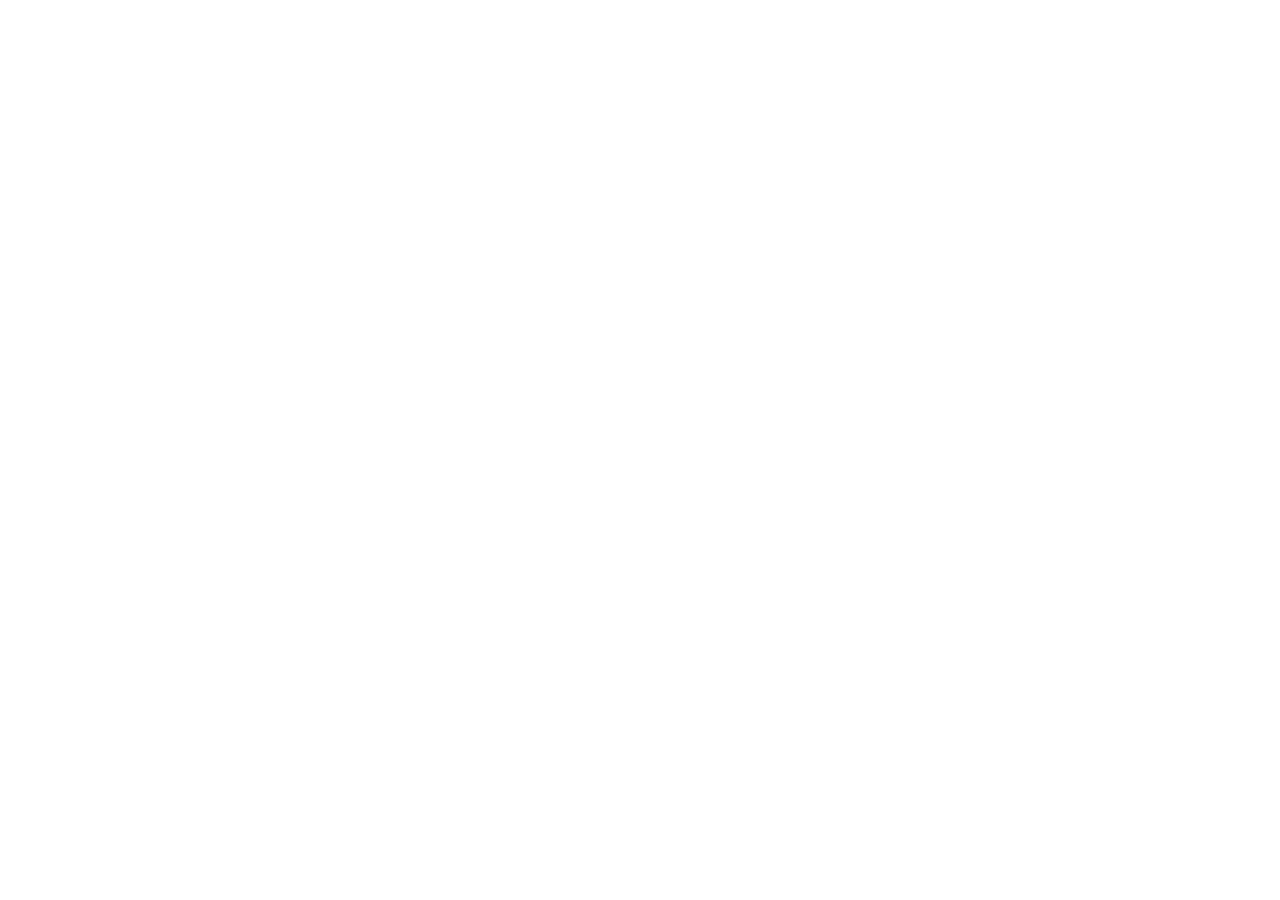
==== index.html @ 616965c0 "Adding initial folder structure and main files" ====
<!DOCTYPE html>
<html lang="en">
<head>
  <meta charset="UTF-8">
  <meta name="viewport" content="width=device-width, initial-scale=1.0">
  <meta name="theme-color" content="#75c4cb">
  <title>Home | Aotearoa Support Near Me</title>
  <link rel="stylesheet" href="assets/css/styles.css">
</head>
<body>
  
</body>
</html>
---- assets/css/styles.css ----
:root {
  --teal: #74c6ce;
  --teal-dark: #2c7e86;
  --teal-soft: #e2f2f4;
  --coral: #ef6c63;
  --coral-dark: #bd4f48;
  --coral-soft: #fff1ef;
  --green-soft: #eef2df;
  --blue-soft: #e3ebf5;
  --pink-soft: #fbeceb;
  --gold-soft: #fff5d7;
  --ink: #24333a;
  --muted: #66747b;
  --line: #dfe7e9;
  --surface: #ffffff;
  --page: #f8fbfb;
  --shadow: 0 10px 28px rgba(34, 61, 68, 0.09);
  --radius: 22px;
  --radius-small: 14px;
  --nav-height: 88px;
}
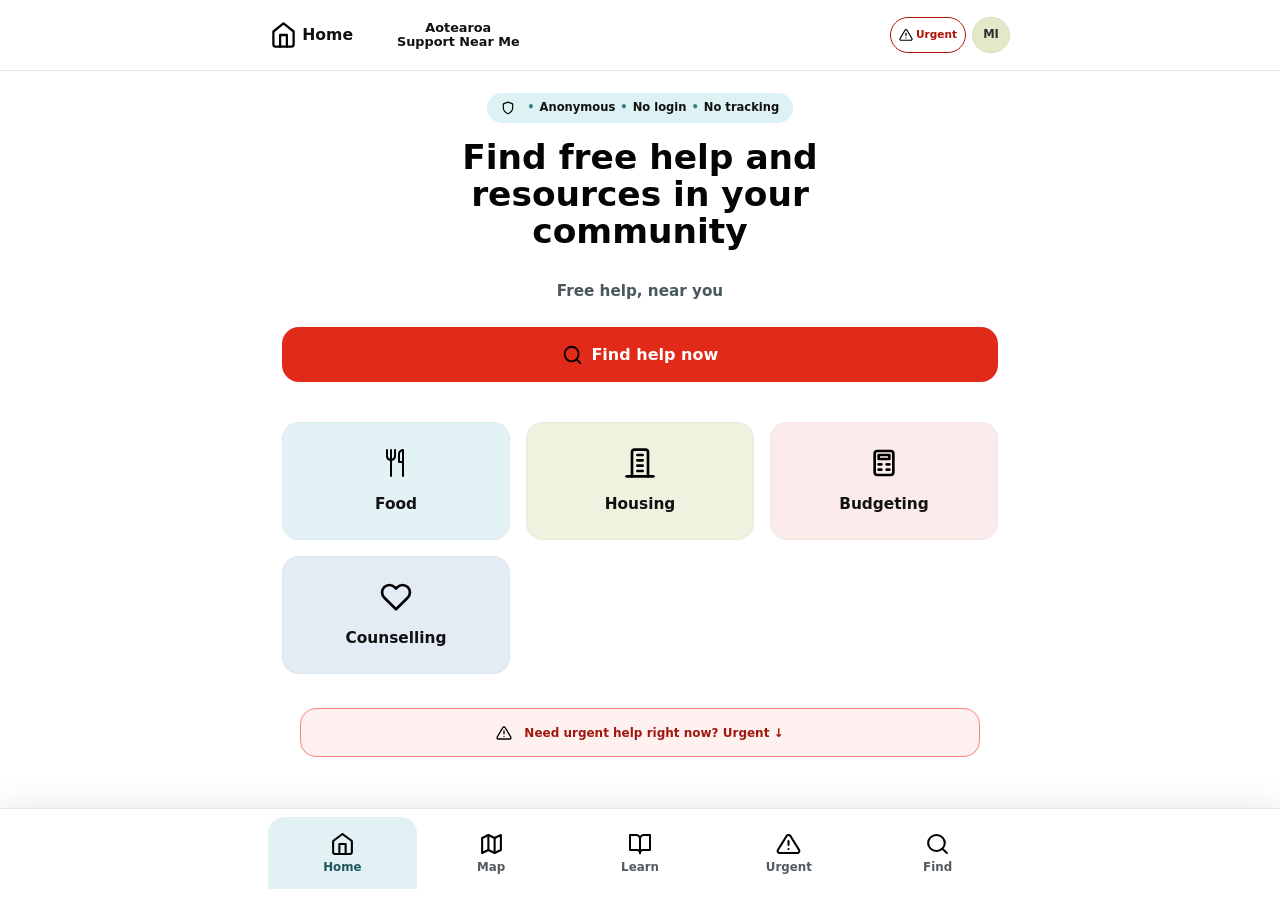
==== commit dfc29939: "Adding finalised file list and changes" ====
--- a/index.html
+++ b/index.html
@@ -4,10 +4,38 @@
   <meta charset="UTF-8">
   <meta name="viewport" content="width=device-width, initial-scale=1.0">
   <meta name="theme-color" content="#75c4cb">
-  <title>Home | Aotearoa Support Near Me</title>
+  <title>Home Aotearoa Support Near Me</title>
   <link rel="stylesheet" href="assets/css/styles.css">
 </head>
-<body>
-  
+<body data-page="home">
+  <header id="app-header"></header>
+
+  <main class="app-main home-main">
+    <div id="privacy-banner"></div>
+
+    <div class="home-message">
+      <h1 data-i18n="home.title">Find free help and resources in your community</h1>
+      <p data-i18n="home.subtitle">Free help, near you</p>
+    </div>
+
+    <div class="home-find-block">
+      <button id="find-help-button" class="primary-cta" type="button">
+        <img class="icon" src="assets/icons/search.svg" alt="Search">
+        <span data-i18n="home.findHelp">Find help now</span>
+      </button>
+    </div>
+
+    <div class="home-categories-block">
+      <div id="home-categories" class="category-grid" aria-live="polite"></div>
+    </div>
+
+    <a class="home-urgent-cta" href="urgent.html">
+      <img class="icon" src="assets/icons/alert.svg" alt="">
+      <span data-i18n="home.urgentCta">Need urgent help right now?  Urgent ↓</span>
+    </a>
+  </main>
+
+  <nav id="bottom-navigation"></nav>
+  <script type="module" src="assets/js/home.js"></script>
 </body>
 </html>
--- a/assets/css/styles.css
+++ b/assets/css/styles.css
@@ -11,7 +11,7 @@
   --pink-soft: #fbeceb;
   --gold-soft: #fff5d7;
   --ink: #24333a;
-  --muted: #66747b;
+  --muted: #4D5A5B;
   --line: #dfe7e9;
   --surface: #ffffff;
   --page: #f8fbfb;
@@ -20,3 +20,1402 @@
   --radius-small: 14px;
   --nav-height: 88px;
 }
+
+* { box-sizing: border-box; }
+
+html { scroll-behavior: smooth; }
+
+body {
+  margin: 0;
+  color: var(--ink);
+  background: var(--page);
+  font-family: Inter, ui-sans-serif, system-ui, -apple-system, BlinkMacSystemFont, "Segoe UI", sans-serif;
+  line-height: 1.5;
+}
+
+button, input, a { font: inherit; }
+
+button, a { -webkit-tap-highlight-color: transparent; }
+
+a { color: inherit; }
+
+.icon {
+  width: 1.35rem;
+  height: 1.35rem;
+  flex: 0 0 auto;
+}
+
+.icon-large { width: 2.4rem; height: 2.4rem; }
+.icon-xl { width: 3.25rem; height: 3.25rem; }
+
+#app-header {
+  position: sticky;
+  top: 0;
+  z-index: 100;
+  background: rgba(255, 255, 255, 0.96);
+  backdrop-filter: blur(12px);
+  border-bottom: 1px solid var(--line);
+}
+
+.header-inner {
+  min-height: 70px;
+  max-width: 760px;
+  margin: 0 auto;
+  padding: 8px 10px;
+  display: grid;
+  grid-template-columns: auto minmax(110px, 1fr) auto;
+  align-items: center;
+  column-gap: 7px;
+}
+
+.page-identity {
+  display: flex;
+  align-items: center;
+  gap: 5px;
+  min-width: 0;
+  font-weight: 750;
+}
+
+.page-identity .icon {
+  color: #74c6ce;
+  width: 1.7rem;
+  height: 1.7rem;
+}
+
+.page-identity span {
+  white-space: nowrap;
+  font-size: 0.98rem;
+}
+
+.brand {
+  justify-self: start;
+  margin-left: 2px;
+  text-align: left;
+  font-size: 0.82rem;
+  line-height: 1.08;
+  font-weight: 850;
+  letter-spacing: 0;
+  white-space: nowrap;
+}
+
+.header-actions {
+  display: flex;
+  align-items: center;
+  justify-content: flex-end;
+  gap: 6px;
+}
+
+.urgent-link,
+.language-button {
+  min-height: 36px;
+  border-radius: 999px;
+  display: inline-flex;
+  align-items: center;
+  justify-content: center;
+  text-decoration: none;
+  font-weight: 800;
+  cursor: pointer;
+  background: #fff;
+}
+
+.language-button:hover::after {
+  content: "Change language";
+  position: absolute;
+  top: calc(100% + 6px);
+  right: 0;
+  background: #333;
+  color: #fff;
+  padding: 6px 9px;
+  border-radius: 5px;
+  font-size: 11px;
+  white-space: nowrap;
+  z-index: 100;
+}
+
+.urgent-link {
+  gap: 4px;
+  padding: 6px 9px;
+  border: 1.5px solid #AF1108;
+  color: #AF1108;
+  font-size: 0.72rem;
+  white-space: nowrap;
+}
+
+.urgent-link .icon {
+  width: 1rem;
+  height: 1rem;
+}
+
+.language-button {
+  width: 38px;
+  min-width: 38px;
+  padding: 0;
+  border: 1.5px solid #d7dfb8;
+  background: #e4e8c9;
+  color: #27312d;
+  font-size: 0.72rem;
+}
+
+.app-main {
+  width: min(100%, 760px);
+  margin: 0 auto;
+  padding: 12px 14px calc(var(--nav-height) + 28px);
+}
+
+.privacy-banner {
+  background: #eef8f7;
+  border: 1px solid #d9eeec;
+  border-radius: 999px;
+  min-height: 38px;
+  padding: 8px 14px;
+  margin-bottom: 16px;
+  display: flex;
+  align-items: center;
+  justify-content: center;
+  gap: 14px;
+  color: #44656a;
+  font-size: 0.83rem;
+  font-weight: 700;
+}
+
+.privacy-banner span {
+  display: inline-flex;
+  align-items: center;
+  gap: 5px;
+}
+
+.privacy-banner span::before {
+  content: "•";
+  color: var(--teal-dark);
+}
+
+.privacy-banner span:first-child::before { content: ""; }
+
+.hero-card, .page-intro, .quiz-card, .urgent-primary-card, .search-panel {
+  border-radius: var(--radius);
+  background: var(--surface);
+  border: 1px solid var(--line);
+  box-shadow: var(--shadow);
+}
+
+.hero-card {
+  padding: 26px 22px;
+  background:
+    radial-gradient(circle at 88% 16%, rgba(115,196,202,.26), transparent 25%),
+    linear-gradient(140deg, #ffffff, #eefafa);
+}
+
+.hero-card h1, .page-intro h1, .urgent-hero h1 {
+  margin: 2px 0 8px;
+  font-size: clamp(1.8rem, 8vw, 2.6rem);
+  line-height: 1.08;
+}
+
+.hero-card p, .page-intro p, .urgent-hero p { margin: 0; }
+
+.eyebrow {
+  margin: 0;
+  color: var(--teal-dark);
+  font-size: 0.79rem;
+  font-weight: 800;
+  letter-spacing: 0.08em;
+  text-transform: uppercase;
+}
+
+.primary-cta, .secondary-button, .call-button, .icon-call-button {
+  border: 0;
+  cursor: pointer;
+  text-decoration: none;
+  display: inline-flex;
+  align-items: center;
+  justify-content: center;
+  gap: 8px;
+  font-weight: 800;
+}
+
+.primary-cta {
+  width: 100%;
+  margin-top: 22px;
+  min-height: 54px;
+  border-radius: 16px;
+  background: var(--teal);
+  color: #123a3e;
+}
+
+.secondary-button {
+  min-height: 42px;
+  padding: 8px 13px;
+  border-radius: 13px;
+  background: var(--teal-soft);
+  color: var(--teal-dark);
+}
+
+.section-block { margin-top: 24px; }
+
+.section-heading-row {
+  margin-bottom: 12px;
+  display: flex;
+  align-items: end;
+  justify-content: space-between;
+  gap: 12px;
+}
+
+.section-heading-row h2 { margin: 0; font-size: 1.2rem; }
+
+.category-grid {
+  display: grid;
+  grid-template-columns: repeat(2, minmax(0, 1fr));
+  gap: 12px;
+}
+
+.category-tile {
+  border: 0;
+  min-height: 128px;
+  border-radius: 20px;
+  padding: 17px;
+  background: var(--teal-soft);
+  color: var(--ink);
+  text-align: left;
+  display: flex;
+  flex-direction: column;
+  justify-content: space-between;
+  gap: 14px;
+  cursor: pointer;
+}
+
+.category-tile:nth-child(4n+2) { background: var(--green-soft); }
+.category-tile:nth-child(4n+3) { background: var(--pink-soft); }
+.category-tile:nth-child(4n+4) { background: var(--blue-soft); }
+
+.category-tile .icon { width: 2rem; height: 2rem; color: var(--teal-dark); }
+.category-tile strong { font-size: 0.96rem; }
+
+.page-intro { padding: 20px; margin-bottom: 16px; }
+.page-intro h1 { font-size: 1.85rem; }
+
+.location-panel {
+  padding: 14px;
+  margin-bottom: 14px;
+  display: flex;
+  align-items: center;
+  justify-content: space-between;
+  gap: 12px;
+}
+
+.location-panel p, .search-panel p { margin: 3px 0 0; }
+.muted { color: var(--muted); font-size: 0.88rem; }
+
+.chip-row {
+  display: flex;
+  gap: 8px;
+  overflow-x: auto;
+  padding: 3px 1px 10px;
+  scrollbar-width: thin;
+}
+
+.filter-chip {
+  flex: 0 0 auto;
+  border: 1px solid var(--line);
+  background: var(--surface);
+  border-radius: 999px;
+  min-height: 42px;
+  padding: 7px 15px;
+  cursor: pointer;
+  color: var(--ink);
+  font-weight: 700;
+  display: inline-flex;
+  align-items: center;
+  gap: 7px;
+}
+
+.filter-chip .icon {
+  width: 1.15rem;
+  height: 1.15rem;
+}
+
+.filter-chip.active {
+  border-color: var(--coral);
+  background: var(--coral);
+  color: #fff;
+}
+
+.filter-chip.category-filter-food { background: var(--teal-soft); color: var(--teal-dark); }
+.filter-chip.category-filter-housing { background: var(--green-soft); color: #465b39; }
+.filter-chip.category-filter-budgeting { background: var(--pink-soft); color: #a44842; }
+.filter-chip.category-filter-counselling { background: var(--blue-soft); color: #35567e; }
+
+.filter-chip.active.category-filter-food,
+.filter-chip.active.category-filter-housing,
+.filter-chip.active.category-filter-budgeting,
+.filter-chip.active.category-filter-counselling {
+  background: var(--coral);
+  color: #fff;
+  border-color: var(--coral);
+}
+
+.filter-chip.active {
+  border-color: var(--teal);
+  background: var(--teal-soft);
+  color: var(--teal-dark);
+}
+
+.map-canvas {
+  height: 390px;
+  border-radius: var(--radius);
+  overflow: hidden;
+  border: 1px solid var(--line);
+  background: #e7eeee;
+}
+
+.map-placeholder {
+  height: 100%;
+  display: grid;
+  place-items: center;
+  color: var(--muted);
+  padding: 20px;
+  text-align: center;
+}
+
+.map-actions {
+  display: flex;
+  justify-content: flex-end;
+  margin-top: 10px;
+}
+
+.service-list { display: grid; gap: 12px; }
+
+.service-card {
+  background: var(--surface);
+  border: 1px solid var(--line);
+  border-radius: 18px;
+  padding: 16px;
+  box-shadow: 0 6px 18px rgba(34,61,68,.06);
+}
+
+.service-card.highlighted {
+  outline: 3px solid rgba(115,196,202,.35);
+}
+
+.service-topline {
+  display: flex;
+  align-items: flex-start;
+  justify-content: space-between;
+  gap: 12px;
+}
+
+.service-card h1 { margin: 8px 0 4px; font-size: 1.08rem; }
+
+.service-distance {
+  color: var(--teal-dark);
+  font-size: 0.79rem;
+  font-weight: 800;
+  text-align: right;
+  max-width: 130px;
+}
+
+.category-badges {
+  display: flex;
+  gap: 6px;
+  overflow-x: auto;
+  scrollbar-width: none;
+}
+
+.category-badge {
+  flex: 0 0 auto;
+  border-radius: 999px;
+  padding: 4px 8px;
+  background: var(--teal-soft);
+  color: var(--teal-dark);
+  font-size: 0.72rem;
+  font-weight: 800;
+}
+
+.service-meta {
+  margin: 0;
+  color: var(--muted);
+  font-size: 0.89rem;
+}
+
+.service-actions {
+  margin-top: 14px;
+  display: flex;
+  flex-wrap: wrap;
+  gap: 8px;
+}
+
+.call-button {
+  min-height: 42px;
+  padding: 8px 13px;
+  border-radius: 13px;
+  background: var(--teal);
+  color: #123a3e;
+}
+
+.report-link, .website-link {
+  min-height: 42px;
+  padding: 8px 11px;
+  border-radius: 13px;
+  display: inline-flex;
+  align-items: center;
+  gap: 6px;
+  color: var(--muted);
+  text-decoration: none;
+  font-size: 0.84rem;
+  font-weight: 700;
+}
+
+.result-count { color: var(--muted); font-size: 0.85rem; }
+
+.search-panel {
+  padding: 14px;
+  margin-bottom: 14px;
+}
+
+.search-box {
+  min-height: 50px;
+  padding: 0 14px;
+  display: flex;
+  align-items: center;
+  gap: 10px;
+  border: 1px solid var(--line);
+  border-radius: 15px;
+  background: var(--surface);
+}
+
+.search-box input {
+  border: 0;
+  outline: none;
+  width: 100%;
+  min-width: 0;
+  background: transparent;
+  color: var(--ink);
+  font-size: 1rem;
+}
+
+.search-panel .secondary-button { margin-top: 10px; }
+
+.quiz-card {
+  padding: 18px;
+  display: grid;
+  grid-template-columns: auto 1fr;
+  gap: 14px;
+  align-items: start;
+  background: var(--gold-soft);
+}
+
+.quiz-card h1 { margin: 2px 0 4px; }
+.quiz-card p { margin: 0; }
+
+.learn-accordion { display: grid; gap: 12px; }
+
+.learn-item {
+  border: 1px solid var(--line);
+  border-radius: 19px;
+  background: var(--surface);
+  overflow: hidden;
+}
+
+.learn-toggle {
+  width: 100%;
+  border: 0;
+  padding: 17px;
+  background: transparent;
+  display: grid;
+  grid-template-columns: 80px 1fr auto;
+  align-items: center;
+  gap: 13px;
+  text-align: left;
+  cursor: pointer;
+  color: var(--ink);
+}
+
+.learn-stat {
+  min-height: 62px;
+  border-radius: 16px;
+  background: var(--teal-soft);
+  display: grid;
+  place-items: center;
+  padding: 8px;
+  font-weight: 900;
+  text-align: center;
+}
+
+.learn-toggle h2 { margin: 0 0 3px; font-size: 1rem; }
+.learn-toggle p { margin: 0; color: var(--muted); font-size: 0.86rem; }
+
+.learn-detail {
+  display: none;
+  padding: 0 17px 17px 100px;
+  color: #3e4c52;
+}
+
+.learn-item.open .learn-detail { display: block; }
+.learn-item.open .learn-stat { background: var(--pink-soft); }
+
+.urgent-hero {
+  border-radius: var(--radius);
+  background: var(--coral-soft);
+  padding: 24px 20px;
+  text-align: center;
+  color: #6c2c28;
+}
+
+.urgent-primary-card {
+  margin-top: 14px;
+  padding: 22px;
+  background: #fff;
+}
+
+.urgent-primary-card h2 { margin: 3px 0; font-size: 1.6rem; }
+.urgent-primary-card p { margin: 0; }
+
+.call-button-large {
+  width: 100%;
+  min-height: 56px;
+  margin-top: 18px;
+  background: var(--coral);
+  color: #fff;
+}
+
+.urgent-list {
+  display: grid;
+  gap: 10px;
+  margin-top: 14px;
+}
+
+.urgent-row {
+  border: 1px solid var(--line);
+  background: var(--surface);
+  border-radius: 17px;
+  padding: 15px;
+  display: flex;
+  align-items: center;
+  justify-content: space-between;
+  gap: 12px;
+}
+
+.urgent-row h2 { margin: 0 0 3px; font-size: 1rem; }
+.urgent-row p { margin: 0; color: var(--muted); }
+
+.icon-call-button {
+  width: 46px;
+  height: 46px;
+  border-radius: 50%;
+  background: var(--coral-soft);
+  color: var(--coral-dark);
+}
+
+.danger-note {
+  margin-top: 14px;
+  border-radius: 17px;
+  padding: 15px;
+  background: #2f3437;
+  color: #fff;
+}
+
+.danger-note p { margin: 2px 0 10px; }
+
+#bottom-navigation {
+  position: fixed;
+  left: 0;
+  right: 0;
+  bottom: 0;
+  z-index: 100;
+  min-height: var(--nav-height);
+  padding-bottom: max(6px, env(safe-area-inset-bottom));
+  background: rgba(255,255,255,.98);
+  border-top: 1px solid #e7ebea;
+  box-shadow: 0 -8px 24px rgba(34,61,68,.08);
+}
+
+.bottom-nav-inner {
+  min-height: 82px;
+  max-width: 760px;
+  margin: 0 auto;
+  padding: 9px 8px 8px;
+  display: grid;
+  grid-template-columns: repeat(5, minmax(0, 1fr));
+  align-items: stretch;
+  overflow: visible;
+}
+
+.nav-item {
+  position: relative;
+  min-height: 66px;
+  padding: 7px 4px 6px;
+  border-radius: 16px 16px 0 0;
+  color: #535A5F;
+  text-decoration: none;
+  display: flex;
+  flex-direction: column;
+  align-items: center;
+  justify-content: center;
+  gap: 4px;
+  font-size: 0.74rem;
+  line-height: 1;
+  font-weight: 800;
+  overflow: visible;
+}
+
+.nav-item .icon {
+  width: 1.65rem;
+  height: 1.65rem;
+  flex: 0 0 auto;
+}
+
+.nav-item span {
+  display: block;
+  padding-top: 1px;
+  white-space: nowrap;
+}
+
+.nav-item.active {
+  color: #1D565D;
+  background: #e2f2f4;
+}
+
+.location-distance-link {
+  border: 0;
+  padding: 0;
+  background: transparent;
+  color: #2c7e86;
+  font: inherit;
+  font-size: 0.79rem;
+  font-weight: 800;
+  text-decoration: underline;
+  text-underline-offset: 2px;
+  cursor: pointer;
+  text-align: right;
+}
+
+.location-status-inline {
+  margin: 5px 0 10px;
+  color: var(--muted);
+  font-size: 0.82rem;
+  min-height: 1.2em;
+}
+
+.empty-state {
+  background: var(--surface);
+  border: 1px dashed var(--line);
+  border-radius: 18px;
+  padding: 28px 18px;
+  text-align: center;
+  color: var(--muted);
+}
+
+.info-window { max-width: 250px; color: #24333a; }
+.info-window h3 { margin: 0 0 5px; font-size: 1rem; }
+.info-window p { margin: 3px 0; font-size: .84rem; }
+.info-window a { color: #2a7d84; font-weight: 700; }
+
+@media (min-width: 640px) {
+  .app-main { padding-left: 22px; padding-right: 22px; }
+  .category-grid { grid-template-columns: repeat(3, minmax(0, 1fr)); }
+  .service-list { grid-template-columns: repeat(2, minmax(0, 1fr)); }
+  .service-card { height: 100%; }
+}
+
+@media (max-width: 390px) {
+  .header-inner { grid-template-columns: auto minmax(96px, 1fr) auto; padding-inline: 7px; column-gap: 5px; }
+  .page-identity span { display: none; }
+  .brand { font-size: .72rem; margin-left: 0; }
+  .urgent-link { padding-inline: 7px; font-size: .67rem; }
+  .language-button { width: 35px; min-width: 35px; }
+  .privacy-banner { gap: 8px; font-size: .75rem; }
+  .learn-toggle { grid-template-columns: 60px 1fr auto; }
+  .learn-detail { padding-left: 17px; }
+}
+
+/* Final visual updates based on the original mobile designs */
+:root {
+  --teal: #75c4cb;
+  --teal-dark: #397e85;
+  --teal-soft: #e3f2f4;
+  --coral: #E12A19;
+  --coral-dark: #e45f58;
+  --coral-soft: #fff0ef;
+  --green-soft: #eef2df;
+  --blue-soft: #e3ebf5;
+  --pink-soft: #fbeceb;
+  --ink: #111111;
+  --muted: #758c90;
+  --line: #e6e9e9;
+  --page: #ffffff;
+  --nav-height: 92px;
+}
+
+.header-inner {
+  grid-template-columns: auto minmax(105px, 1fr) auto;
+  column-gap: 4px;
+}
+
+.brand {
+  justify-self: start;
+  margin-left: 40px;
+  text-align: center;
+  font-size: 0.80rem;
+}
+
+.urgent-link {
+  padding: 6px 8px;
+  font-size: 0.66rem;
+  gap: 3px;
+}
+
+.urgent-link .icon {
+  width: 0.9rem;
+  height: 0.9rem;
+}
+
+.privacy-banner {
+  width: fit-content;
+  max-width: 100%;
+  margin-left: auto;
+  margin-right: auto;
+  min-height: 30px;
+  padding: 5px 14px;
+  border: 0;
+  background: #dff2f3;
+  color: #111111;
+  font-size: 0.72rem;
+  gap: 5px;
+}
+
+.privacy-banner > .icon {
+  width: 0.9rem;
+  height: 0.9rem;
+  margin-right: 7px;
+  color: #397e85;
+}
+
+.home-main {
+  padding-top: 22px;
+}
+
+.home-message {
+  padding: 0 8px 8px;
+  text-align: center;
+  background: #ffffff;
+}
+
+.home-message h1 {
+  margin: 8px auto 30px;
+  max-width: 420px;
+  color: #050505;
+  font-size: clamp(1.75rem, 7vw, 2.15rem);
+  line-height: 1.08;
+  font-weight: 800;
+}
+
+.home-message p {
+  margin: 0;
+  color: #48585B;
+  font-size: 0.95rem;
+  font-weight: 700;
+}
+
+.home-find-block {
+  padding: 16px 0 18px;
+  background: #ffffff;
+}
+
+.primary-cta {
+  margin: 0;
+  min-height: 55px;
+  border-radius: 17px;
+  background: #E12A19;
+  color: #ffffff;
+  font-size: 1rem;
+}
+
+.primary-cta .icon {
+  width: 1.35rem;
+  height: 1.35rem;
+}
+
+.home-categories-block {
+  margin-top: 22px;
+}
+
+.home-urgent-cta {
+  min-height: 49px;
+  margin: 34px 18px 8px;
+  padding: 10px 18px;
+  border: 1.5px solid #ff817d;
+  border-radius: 16px;
+  background: #fff1ef;
+  color: #A21710;
+  display: flex;
+  align-items: center;
+  justify-content: center;
+  gap: 12px;
+  text-decoration: none;
+  text-align: center;
+  font-size: 0.75rem;
+  font-weight: 700;
+}
+
+.home-urgent-cta .icon {
+  width: 1rem;
+  height: 1rem;
+}
+
+.category-grid {
+  gap: 16px;
+}
+
+.category-tile {
+  min-height: 118px;
+  border: 1px solid rgba(0,0,0,.03);
+  border-radius: 17px;
+  align-items: center;
+  justify-content: center;
+  text-align: center;
+}
+
+.category-tile .icon {
+  width: 2rem;
+  height: 2rem;
+}
+
+.map-filter-row {
+  display: flex;
+  align-items: flex-start;
+  gap: 8px;
+  margin-bottom: 4px;
+}
+
+.map-filter-row .chip-row {
+  flex: 1;
+  min-width: 0;
+}
+
+.list-filter-button {
+  flex: 0 0 auto;
+  min-height: 38px;
+  padding: 7px 10px;
+  border: 1px solid var(--line);
+  border-radius: 999px;
+  background: #ffffff;
+  color: #111111;
+  display: inline-flex;
+  align-items: center;
+  gap: 4px;
+  font-size: 0.75rem;
+  font-weight: 700;
+  cursor: pointer;
+}
+
+.location-status-inline {
+  min-height: 20px;
+  margin: 2px 0 8px;
+  color: #48585B;
+  font-size: 0.75rem;
+  text-align: center;
+}
+
+.location-distance-link {
+  border: 0;
+  padding: 0;
+  background: transparent;
+  color: #75bfc5;
+  text-decoration: underline;
+  cursor: pointer;
+  font-size: 0.72rem;
+  text-align: right;
+}
+
+#bottom-navigation {
+  height: var(--nav-height);
+  overflow: visible;
+}
+
+.bottom-nav-inner {
+  padding: 8px 8px 10px;
+  overflow: visible;
+}
+
+.nav-item {
+  min-height: 72px;
+  padding: 6px 2px;
+  overflow: visible;
+}
+
+.nav-item .icon {
+  width: 1.55rem;
+  height: 1.55rem;
+}
+
+.nav-item span {
+  line-height: 1.1;
+}
+
+@media (max-width: 430px) {
+  .header-inner {
+    grid-template-columns: auto 1fr auto;
+    padding-left: 8px;
+    padding-right: 8px;
+  }
+
+  .brand {
+    margin-left: 40px;
+    font-size: 0.76rem;
+  }
+
+  .page-identity span {
+    font-size: 0.88rem;
+  }
+}
+
+@media (max-width: 370px) {
+  .brand {
+    margin-left: 24px;
+    font-size: 0.71rem;
+  }
+
+  .urgent-link {
+    padding: 5px 6px;
+    font-size: 0.61rem;
+  }
+
+  .language-button {
+    width: 34px;
+    min-width: 34px;
+  }
+}
+
+
+/* Final Find, Map, service-card and Urgent page refinements */
+.page-intro { display: none; }
+
+.search-panel {
+  padding: 0;
+  margin: 4px 12px 18px;
+  border: 0;
+  box-shadow: none;
+  background: transparent;
+}
+
+.search-box {
+  min-height: 52px;
+  padding: 0 15px;
+  gap: 10px;
+  border: 0;
+  border-radius: 28px;
+  background: #dce6e8;
+}
+
+.search-box .icon {
+  width: 1.25rem;
+  height: 1.25rem;
+  color: #738588;
+}
+
+.search-box input {
+  color: #5f7377;
+  font-size: 0.95rem;
+}
+
+.search-box input::placeholder {
+  color: #41494E;
+  opacity: 1;
+}
+
+.result-count-row {
+  min-height: 24px;
+  margin-bottom: 8px;
+  display: flex;
+  justify-content: flex-end;
+  align-items: center;
+}
+
+.result-count {
+  color: #89989b;
+  font-size: 0.78rem;
+  text-align: right;
+}
+
+.service-card {
+  padding: 12px 14px;
+  border-radius: 18px;
+  box-shadow: none;
+}
+
+.service-topline { align-items: center; }
+
+.category-badge-with-icon {
+  display: inline-flex;
+  align-items: center;
+  gap: 5px;
+  padding: 4px 10px;
+}
+
+.category-badge-with-icon .icon {
+  width: 0.9rem;
+  height: 0.9rem;
+}
+
+.service-card h1 {
+  margin: 7px 0 5px;
+  font-size: 0.97rem;
+}
+
+.service-address {
+  display: flex;
+  align-items: center;
+  gap: 7px;
+  color: #2c3437;
+}
+
+.service-address .icon {
+  width: 0.85rem;
+  height: 0.85rem;
+  color: #839294;
+}
+
+.service-description {
+  margin-top: 6px;
+  color: #4e595c;
+  font-size: 0.77rem;
+}
+
+.service-website {
+  display: inline-block;
+  margin: 5px 0 0 22px;
+  color: #2A6065;
+  font-size: 0.76rem;
+  font-weight: 700;
+  text-decoration: none;
+}
+
+.service-footer-row {
+  margin-top: 10px;
+  display: grid;
+  grid-template-columns: auto 1fr auto;
+  align-items: center;
+  gap: 8px;
+}
+
+.compact-call-button {
+  min-height: 30px;
+  padding: 5px 12px;
+  border-radius: 999px;
+  color: #2B2B2B;
+  font-size: 0.72rem;
+}
+
+.compact-call-button .icon {
+  width: 0.8rem;
+  height: 0.8rem;
+}
+
+.compact-report-link {
+  min-height: auto;
+  padding: 0;
+  justify-self: center;
+  color: #31393c;
+  font-size: 0.7rem;
+  white-space: nowrap;
+}
+
+.last-updated {
+  color: #31393c;
+  font-size: 0.7rem;
+  white-space: nowrap;
+}
+
+.urgent-page {
+  padding-left: 0;
+  padding-right: 0;
+}
+
+.urgent-page #privacy-banner {
+  padding-left: 14px;
+  padding-right: 14px;
+}
+
+.urgent-intro {
+  max-width: 390px;
+  margin: 38px auto 56px;
+  padding: 0 28px;
+  color: #746e67;
+  text-align: center;
+  font-size: 0.9rem;
+  line-height: 1.25;
+  font-weight: 700;
+}
+
+.urgent-call-card {
+  margin: 0 13px 68px;
+  padding: 28px 22px 24px;
+  border-radius: 19px;
+  background: #E12A19;
+  color: #ffffff;
+  text-align: center;
+}
+
+.urgent-call-title {
+  display: flex;
+  align-items: center;
+  justify-content: center;
+  gap: 16px;
+  font-size: 1rem;
+}
+
+.urgent-main-number {
+  display: block;
+  margin-top: 22px;
+  color: #ffffff;
+  font-size: clamp(2rem, 8vw, 2.35rem);
+  font-weight: 800;
+  letter-spacing: 0.02em;
+  text-decoration: none;
+}
+
+.urgent-call-card p {
+  margin: 20px 0 0;
+  font-size: 0.8rem;
+  font-weight: 700;
+}
+
+.urgent-contact-list {
+  display: grid;
+  gap: 14px;
+}
+
+.urgent-contact-card {
+  min-height: 80px;
+  padding: 13px 18px 13px 12px;
+  border: 1px solid #e9ebea;
+  border-radius: 20px;
+  background: #ffffff;
+  display: grid;
+  grid-template-columns: 56px 1fr auto;
+  align-items: center;
+  gap: 10px;
+}
+
+.urgent-category-icon {
+  width: 52px;
+  height: 52px;
+  border-radius: 18px;
+  display: grid;
+  place-items: center;
+}
+
+.urgent-category-icon .icon {
+  width: 1.9rem;
+  height: 1.9rem;
+}
+
+.housing-icon {
+  background: #eef3df;
+  color: #687852;
+}
+
+.food-icon {
+  background: #e2f3f5;
+  color: #2d7c83;
+}
+
+.urgent-contact-copy h1 {
+  margin: 0;
+  font-size: 0.95rem;
+}
+
+.urgent-contact-copy > a {
+  display: block;
+  margin-top: 1px;
+  color: #285F62;
+  font-size: 1.12rem;
+  font-weight: 800;
+  text-decoration: none;
+}
+
+.urgent-contact-copy p {
+  margin: 2px 0 0;
+  color: #71807a;
+  font-size: 0.7rem;
+  font-weight: 700;
+}
+
+.urgent-phone-link { color: #75c1c8; }
+
+.urgent-phone-link .icon {
+  width: 1.25rem;
+  height: 1.25rem;
+}
+
+@media (max-width: 390px) {
+  .service-footer-row { gap: 5px; }
+
+  .compact-report-link,
+  .last-updated {
+    font-size: 0.62rem;
+  }
+
+  .compact-call-button {
+    padding-inline: 9px;
+    font-size: 0.66rem;
+  }
+}
+
+
+/* Find/Map service-card layout update */
+.service-report-row {
+  margin-top: 5px;
+  display: grid;
+  grid-template-columns: minmax(0, 1fr) auto;
+  align-items: center;
+  column-gap: 14px;
+}
+
+.service-report-row .compact-report-link {
+  justify-self: start;
+}
+
+.service-report-row .last-updated {
+  justify-self: end;
+  text-align: right;
+}
+
+.service-call-row {
+  margin-top: 10px;
+  display: flex;
+  justify-content: flex-start;
+}
+
+.service-call-row .compact-call-button {
+  width: auto;
+}
+
+@media (max-width: 390px) {
+  .service-report-row {
+    column-gap: 10px;
+  }
+
+  .service-report-row .compact-report-link {
+    white-space: normal;
+  }
+
+  .service-report-row .last-updated {
+    min-width: 72px;
+  }
+}
+
+
+.service-website{
+  display:inline-flex;
+  align-items:center;
+  gap:6px;
+}
+
+.service-website .icon{
+  width:0.85rem;
+  height:0.85rem;
+}
+
+
+/* Simple Learn page quiz */
+.quiz-card {
+  cursor: default;
+}
+
+.quiz-start-button,
+.quiz-next-button {
+  min-height: 40px;
+  margin-top: 12px;
+  padding: 8px 16px;
+  border: 0;
+  border-radius: 999px;
+  background: #73c4ca;
+  color: #173f43;
+  font-weight: 800;
+  cursor: pointer;
+}
+
+.quiz-panel {
+  margin-top: 14px;
+  padding: 16px;
+  border: 1px solid #dfe7e9;
+  border-radius: 20px;
+  background: #ffffff;
+}
+
+.quiz-progress-row {
+  display: flex;
+  align-items: center;
+  justify-content: space-between;
+  margin-bottom: 14px;
+  color: #5f7175;
+}
+
+.quiz-close-button {
+  padding: 6px 12px;
+  border: 1px solid #dfe7e9;
+  border-radius: 999px;
+  background: #ffffff;
+  color: #5f7175;
+  cursor: pointer;
+}
+
+.quiz-question-card h2 {
+  margin: 0 0 16px;
+  font-size: 1.05rem;
+  line-height: 1.35;
+}
+
+.quiz-answer-list {
+  display: grid;
+  gap: 10px;
+}
+
+.quiz-answer-button {
+  width: 100%;
+  min-height: 46px;
+  padding: 10px 14px;
+  border: 1px solid #d8e2e4;
+  border-radius: 14px;
+  background: #f8fbfb;
+  color: #24333a;
+  text-align: left;
+  cursor: pointer;
+}
+
+.quiz-answer-button:disabled {
+  cursor: default;
+  opacity: 1;
+}
+
+.quiz-answer-button.correct-answer {
+  border-color: #7cbf8a;
+  background: #dff3e3;
+  color: #24552e;
+}
+
+.quiz-answer-button.wrong-answer {
+  border-color: #df8b84;
+  background: #fde7e5;
+  color: #7b332d;
+}
+
+.quiz-next-button {
+  width: 100%;
+}
+
+.quiz-result {
+  padding: 18px 8px;
+  text-align: center;
+}
+
+.quiz-result h2 {
+  margin: 0 0 8px;
+}
+
+.quiz-result p {
+  margin: 0;
+  color: #2a7d84;
+  font-size: 1.7rem;
+  font-weight: 900;
+}
